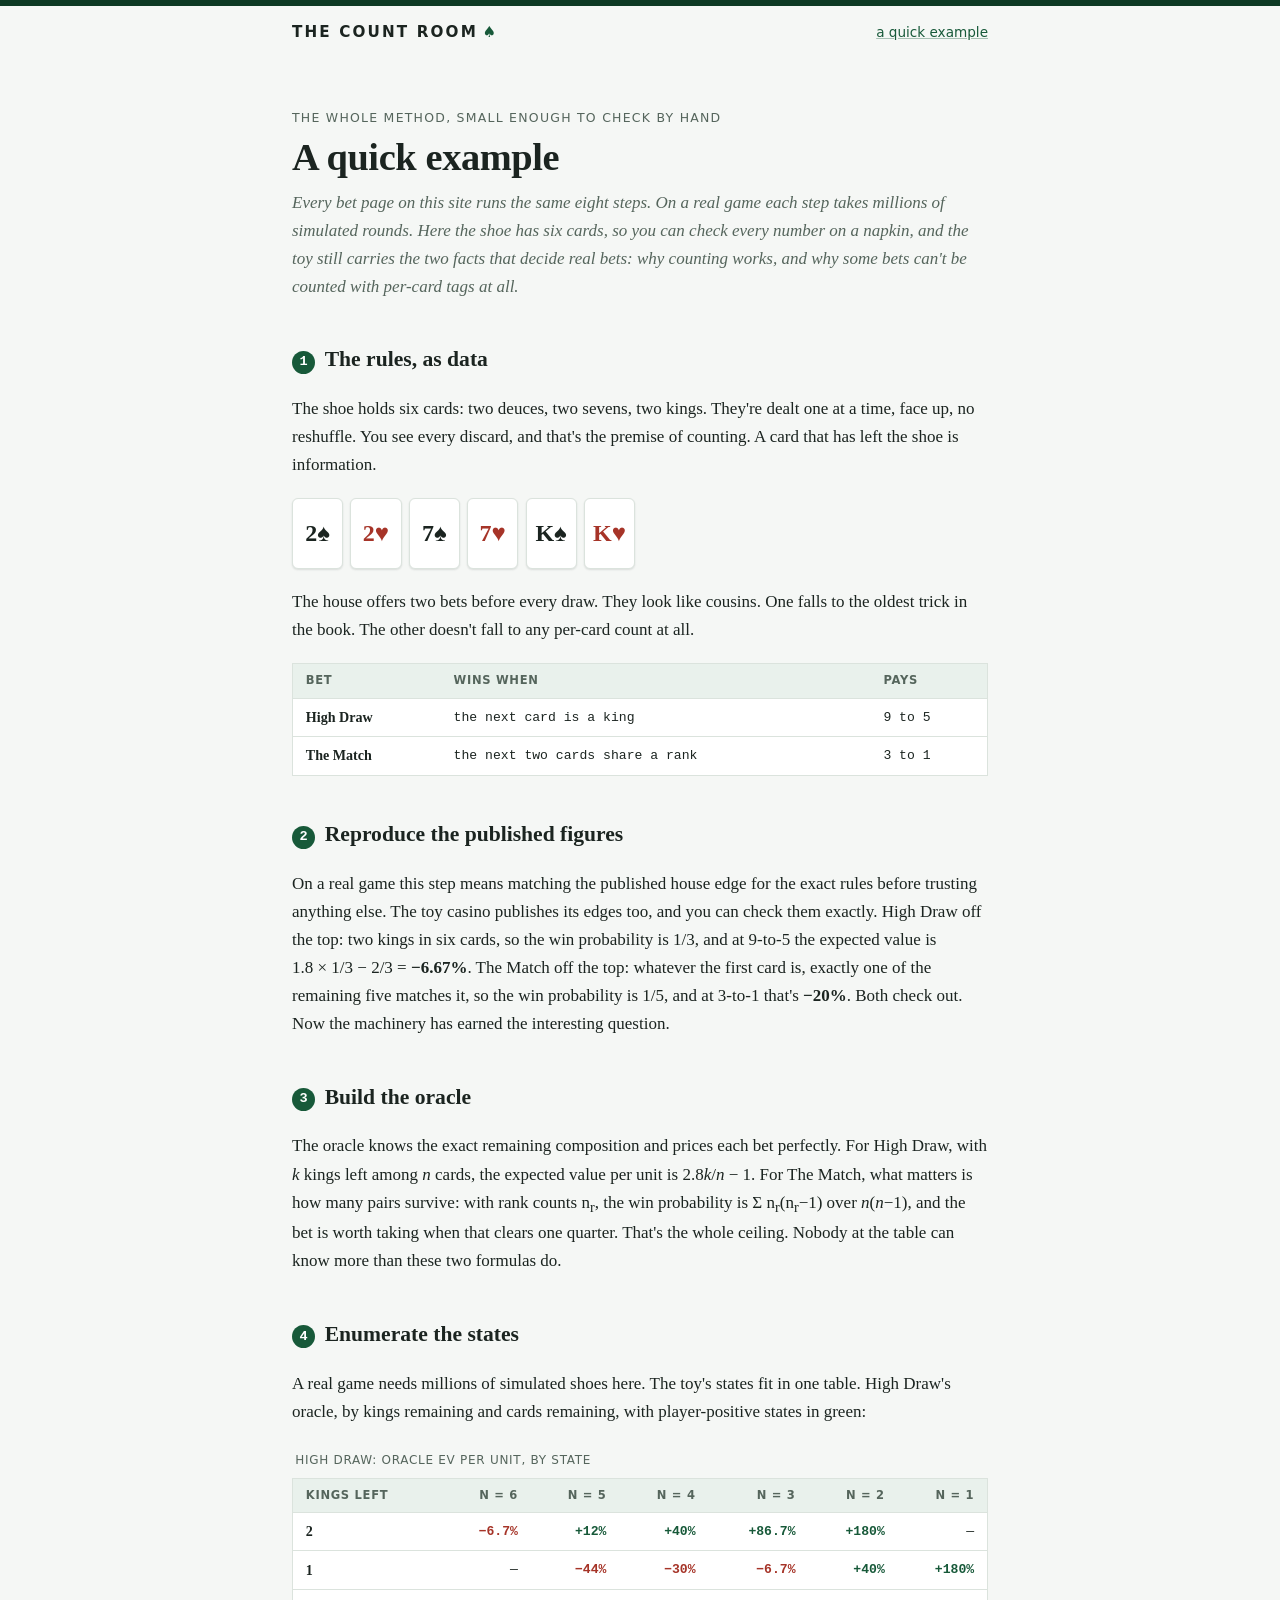
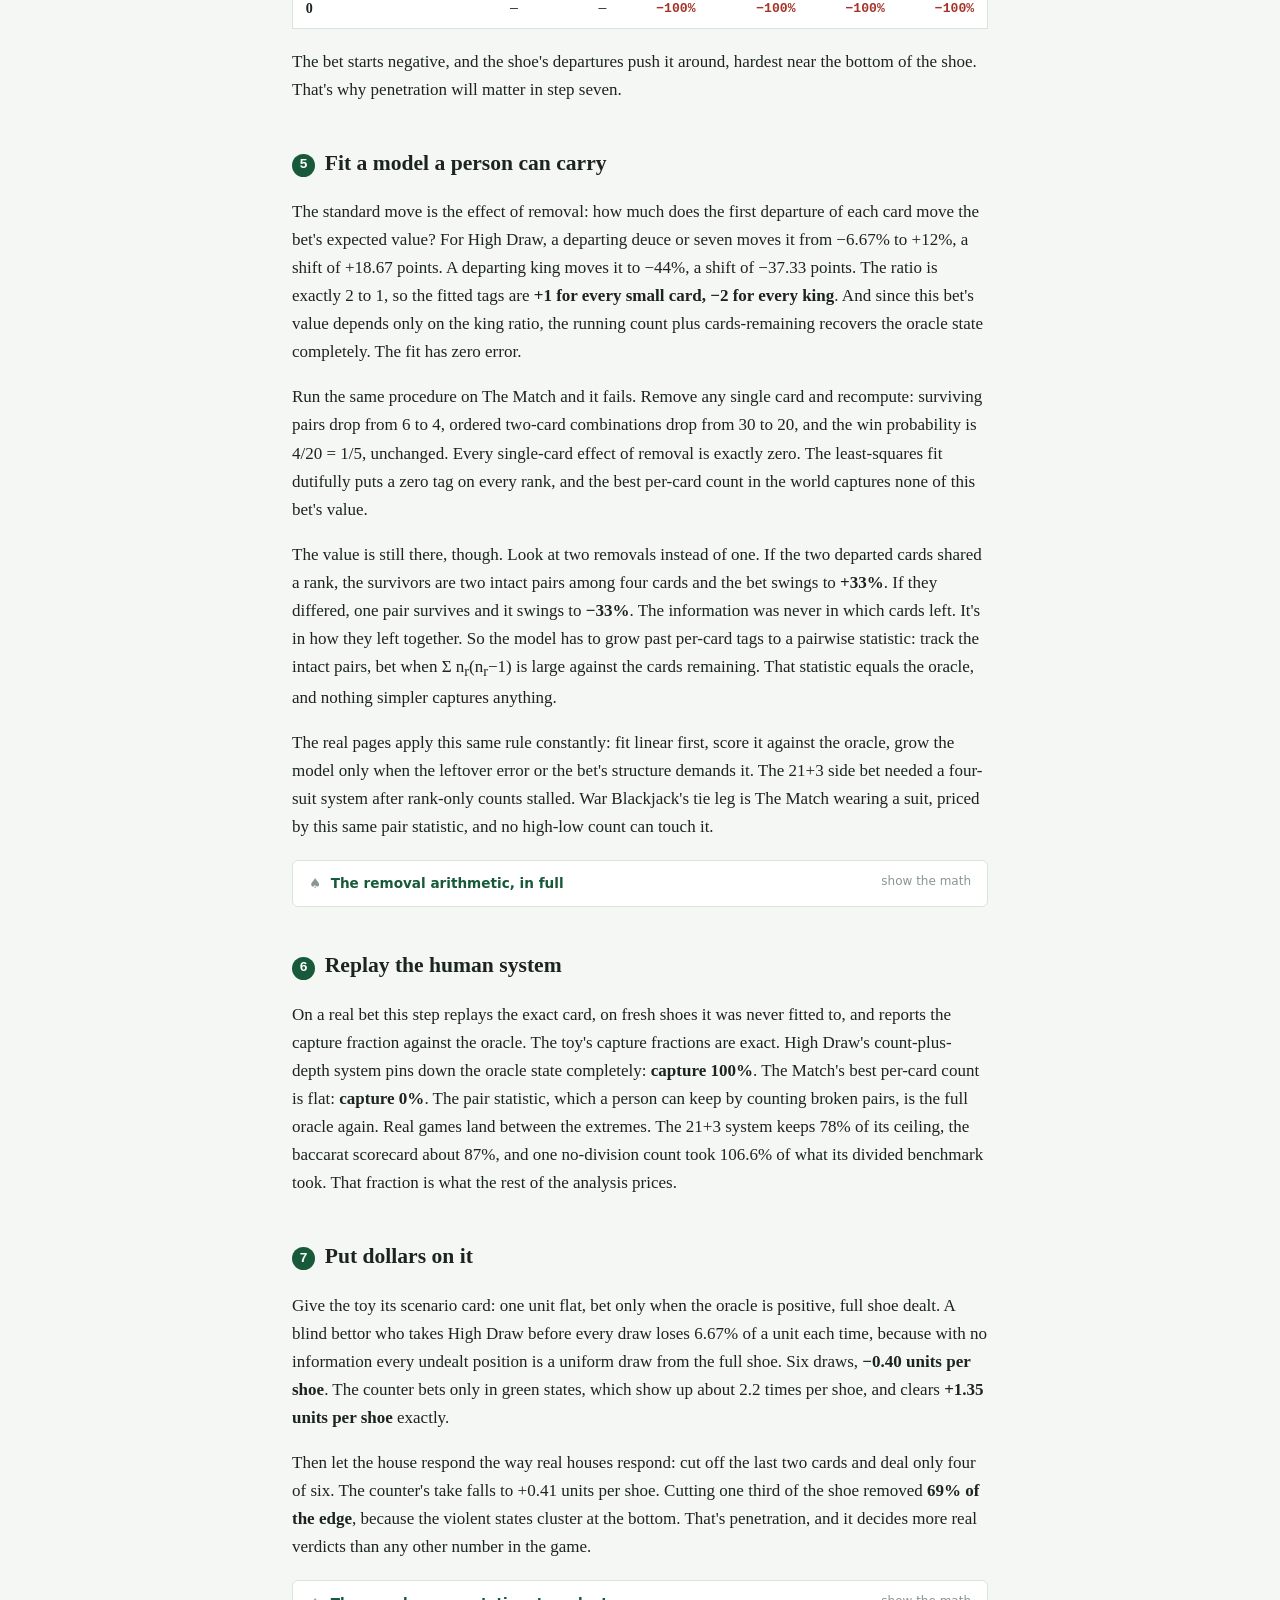
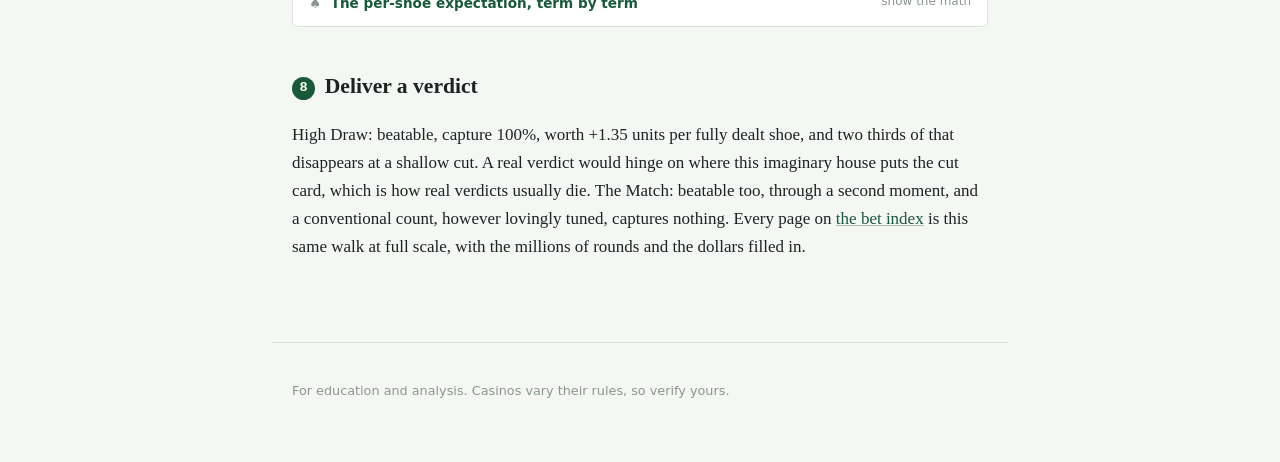
==== toy.html @ 306f5187 "Deploy site" ====
<!doctype html>
<html lang="en">
<head>
<meta charset="utf-8">
<meta name="viewport" content="width=device-width, initial-scale=1">
<title>A quick example · The Count Room</title>
<link rel="stylesheet" href="style.css">
</head>
<body>
<nav class="top">
  <a class="brand" href="index.html">The Count Room<span class="suit">&spades;</span></a>
  <span class="links"><a href="toy.html">a quick example</a></span>
</nav>
<main>
<header class="bet-head">
  <p class="kicker">the whole method, small enough to check by hand</p>
  <h1>A quick example</h1>
  <p class="subtitle">
    Every bet page on this site runs the same eight steps. On a real game each step takes millions of simulated rounds. Here the shoe has six cards,
    so you can check every number on a napkin, and the toy still carries the two facts that decide real bets: why counting works, and why some bets
    can't be counted with per-card tags at all.
  </p>
</header>

<section class="step">
  <h2><span class="step-n">1</span>The rules, as data</h2>
  <p>
    The shoe holds six cards: two deuces, two sevens, two kings. They're dealt one at a time, face up, no reshuffle. You see every discard, and that's
    the premise of counting. A card that has left the shoe is information.
  </p>
  <div class="shoe">
    <span class="playing-card black">2&spades;</span>
    <span class="playing-card red">2&hearts;</span>
    <span class="playing-card black">7&spades;</span>
    <span class="playing-card red">7&hearts;</span>
    <span class="playing-card black">K&spades;</span>
    <span class="playing-card red">K&hearts;</span>
  </div>
  <p>
    The house offers two bets before every draw. They look like cousins. One falls to the oldest trick in the book. The other doesn't fall to any
    per-card count at all.
  </p>
  <div class="table-scroll">
    <table>
      <thead>
        <tr>
          <th class="al">bet</th>
          <th class="al">wins when</th>
          <th class="al">pays</th>
        </tr>
      </thead>
      <tbody>
        <tr>
          <th class="al">High Draw</th>
          <td class="al">the next card is a king</td>
          <td class="al">9 to 5</td>
        </tr>
        <tr>
          <th class="al">The Match</th>
          <td class="al">the next two cards share a rank</td>
          <td class="al">3 to 1</td>
        </tr>
      </tbody>
    </table>
  </div>
</section>

<section class="step">
  <h2><span class="step-n">2</span>Reproduce the published figures</h2>
  <p>
    On a real game this step means matching the published house edge for the exact rules before trusting anything else. The toy casino publishes its
    edges too, and you can check them exactly. High Draw off the top: two kings in six cards, so the win probability is 1/3, and at 9-to-5 the
    expected value is 1.8&nbsp;&times;&nbsp;1/3&nbsp;&minus;&nbsp;2/3 = <strong>&minus;6.67%</strong>. The Match off the top: whatever the first card
    is, exactly one of the remaining five matches it, so the win probability is 1/5, and at 3-to-1 that's <strong>&minus;20%</strong>. Both check out.
    Now the machinery has earned the interesting question.
  </p>
</section>

<section class="step">
  <h2><span class="step-n">3</span>Build the oracle</h2>
  <p>
    The oracle knows the exact remaining composition and prices each bet perfectly. For High Draw, with <em>k</em> kings left among <em>n</em> cards,
    the expected value per unit is 2.8<em>k</em>/<em>n</em> &minus; 1. For The Match, what matters is how many pairs survive: with rank counts
    n<sub>r</sub>, the win probability is &Sigma;&nbsp;n<sub>r</sub>(n<sub>r</sub>&minus;1) over <em>n</em>(<em>n</em>&minus;1), and the bet is worth
    taking when that clears one quarter. That's the whole ceiling. Nobody at the table can know more than these two formulas do.
  </p>
</section>

<section class="step">
  <h2><span class="step-n">4</span>Enumerate the states</h2>
  <p>
    A real game needs millions of simulated shoes here. The toy's states fit in one table. High Draw's oracle, by kings remaining and cards remaining,
    with player-positive states in green:
  </p>
  <div class="table-scroll">
    <table class="wide">
      <caption>
        High Draw: oracle EV per unit, by state
      </caption>
      <thead>
        <tr>
          <th class="al">kings left</th>
          <th class="ar">n = 6</th>
          <th class="ar">n = 5</th>
          <th class="ar">n = 4</th>
          <th class="ar">n = 3</th>
          <th class="ar">n = 2</th>
          <th class="ar">n = 1</th>
        </tr>
      </thead>
      <tbody>
        <tr>
          <th class="al">2</th>
          <td class="ar neg">−6.7%</td>
          <td class="ar pos">+12%</td>
          <td class="ar pos">+40%</td>
          <td class="ar pos">+86.7%</td>
          <td class="ar pos">+180%</td>
          <td class="ar">—</td>
        </tr>
        <tr>
          <th class="al">1</th>
          <td class="ar">—</td>
          <td class="ar neg">−44%</td>
          <td class="ar neg">−30%</td>
          <td class="ar neg">−6.7%</td>
          <td class="ar pos">+40%</td>
          <td class="ar pos">+180%</td>
        </tr>
        <tr>
          <th class="al">0</th>
          <td class="ar">—</td>
          <td class="ar">—</td>
          <td class="ar neg">−100%</td>
          <td class="ar neg">−100%</td>
          <td class="ar neg">−100%</td>
          <td class="ar neg">−100%</td>
        </tr>
      </tbody>
    </table>
  </div>
  <p>
    The bet starts negative, and the shoe's departures push it around, hardest near the bottom of the shoe. That's why penetration will matter in step
    seven.
  </p>
</section>

<section class="step">
  <h2><span class="step-n">5</span>Fit a model a person can carry</h2>
  <p>
    The standard move is the effect of removal: how much does the first departure of each card move the bet's expected value? For High Draw, a
    departing deuce or seven moves it from &minus;6.67% to +12%, a shift of +18.67 points. A departing king moves it to &minus;44%, a shift of
    &minus;37.33 points. The ratio is exactly 2 to 1, so the fitted tags are <strong>+1 for every small card, &minus;2 for every king</strong>. And
    since this bet's value depends only on the king ratio, the running count plus cards-remaining recovers the oracle state completely. The fit has
    zero error.
  </p>
  <p>
    Run the same procedure on The Match and it fails. Remove any single card and recompute: surviving pairs drop from 6 to 4, ordered two-card
    combinations drop from 30 to 20, and the win probability is 4/20 = 1/5, unchanged. Every single-card effect of removal is exactly zero. The
    least-squares fit dutifully puts a zero tag on every rank, and the best per-card count in the world captures none of this bet's value.
  </p>
  <p>
    The value is still there, though. Look at two removals instead of one. If the two departed cards shared a rank, the survivors are two intact pairs
    among four cards and the bet swings to <strong>+33%</strong>. If they differed, one pair survives and it swings to <strong>&minus;33%</strong>.
    The information was never in which cards left. It's in how they left together. So the model has to grow past per-card tags to a pairwise
    statistic: track the intact pairs, bet when &Sigma;&nbsp;n<sub>r</sub>(n<sub>r</sub>&minus;1) is large against the cards remaining. That statistic
    equals the oracle, and nothing simpler captures anything.
  </p>
  <p>
    The real pages apply this same rule constantly: fit linear first, score it against the oracle, grow the model only when the leftover error or the
    bet's structure demands it. The 21+3 side bet needed a four-suit system after rank-only counts stalled. War Blackjack's tie leg is The Match
    wearing a suit, priced by this same pair statistic, and no high-low count can touch it.
  </p>
  <details class="math">
    <summary>The removal arithmetic, in full</summary>
    <div class="math-body">
      <p>
        The Match win probability from rank counts (n<sub>2</sub>, n<sub>7</sub>, n<sub>K</sub>) summing to <em>n</em>: draw two without replacement,
        and the chance both land in rank <em>r</em> is n<sub>r</sub>(n<sub>r</sub>&minus;1)/<em>n</em>(<em>n</em>&minus;1). Fresh shoe: (2·1)·3 /
        (6·5) = 6/30 = 1/5. Remove one card of any rank, say a deuce, leaving (1,&nbsp;2,&nbsp;2): (0&nbsp;+&nbsp;2&nbsp;+&nbsp;2)/(5·4) = 4/20 = 1/5.
        The numerator always loses exactly 2, because the removed card's rank goes from contributing 2 to contributing 0, while the denominator falls
        from 30 to 20. The ratio holds for every rank, so every effect of removal is exactly zero. After two removals the symmetry breaks: a same-rank
        removal leaves (2,&nbsp;2) &rarr; 4/12 = 1/3 (EV +33.3%), a split removal leaves (1,&nbsp;1,&nbsp;2) &rarr; 2/12 = 1/6 (EV &minus;33.3%). A
        per-card count is a sum of per-card contributions, and once those are identical it can't tell the two futures apart. The bet's value is a
        second moment of the composition, and no first-moment statistic carries it.
      </p>
    </div>
  </details>
</section>

<section class="step">
  <h2><span class="step-n">6</span>Replay the human system</h2>
  <p>
    On a real bet this step replays the exact card, on fresh shoes it was never fitted to, and reports the capture fraction against the oracle. The toy's
    capture fractions are exact. High Draw's count-plus-depth system pins down the oracle state completely: <strong>capture 100%</strong>. The Match's
    best per-card count is flat: <strong>capture 0%</strong>. The pair statistic, which a person can keep by counting broken pairs, is the full oracle
    again. Real games land between the extremes. The 21+3 system keeps 78% of its ceiling, the baccarat scorecard about 87%, and one no-division count
    took 106.6% of what its divided benchmark took. That fraction is what the rest of the analysis prices.
  </p>
</section>

<section class="step">
  <h2><span class="step-n">7</span>Put dollars on it</h2>
  <p>
    Give the toy its scenario card: one unit flat, bet only when the oracle is positive, full shoe dealt. A blind bettor who takes High Draw before
    every draw loses 6.67% of a unit each time, because with no information every undealt position is a uniform draw from the full shoe. Six draws,
    <strong>&minus;0.40 units per shoe</strong>. The counter bets only in green states, which show up about 2.2 times per shoe, and clears
    <strong>+1.35 units per shoe</strong> exactly.
  </p>
  <p>
    Then let the house respond the way real houses respond: cut off the last two cards and deal only four of six. The counter's take falls to +0.41
    units per shoe. Cutting one third of the shoe removed <strong>69% of the edge</strong>, because the violent states cluster at the bottom. That's
    penetration, and it decides more real verdicts than any other number in the game.
  </p>
  <details class="math">
    <summary>The per-shoe expectation, term by term</summary>
    <div class="math-body">
      <p>
        Before the draw with <em>n</em> cards remaining, the chance that <em>j</em> kings have already left is hypergeometric, and the counter
        collects max(0,&nbsp;EV) in each state. Five cards left: both kings remain with probability 2/3, worth 2/3&nbsp;&times;&nbsp;0.12 = 0.080.
        Four left: 6/15&nbsp;&times;&nbsp;0.40 = 0.160. Three left: 4/20&nbsp;&times;&nbsp;0.8667 = 0.173. Two left:
        1/15&nbsp;&times;&nbsp;1.80&nbsp;+&nbsp;8/15&nbsp;&times;&nbsp;0.40 = 0.333. One left: 1/3&nbsp;&times;&nbsp;1.80 = 0.600. Total
        <strong>+1.347 units per shoe</strong>. The first three terms are all a two-card cut leaves standing, and they sum to 0.413.
      </p>
    </div>
  </details>
</section>

<section class="step">
  <h2><span class="step-n">8</span>Deliver a verdict</h2>
  <p>
    High Draw: beatable, capture 100%, worth +1.35 units per fully dealt shoe, and two thirds of that disappears at a shallow cut. A real verdict
    would hinge on where this imaginary house puts the cut card, which is how real verdicts usually die. The Match: beatable too, through a second
    moment, and a conventional count, however lovingly tuned, captures nothing. Every page on <a href="index.html">the bet index</a> is this same walk at
    full scale, with the millions of rounds and the dollars filled in.
  </p>
</section>

</main>
<footer>
  <p>For education and analysis. Casinos vary their rules, so verify yours.</p>
</footer>
</body>
</html>
---- style.css ----
/* The Count Room — design system.
   One committed look: cool paper, ink, felt green, signal red. No beige.
   Serif prose (print-journal register), monospace numbers, chip-style badges. */

:root {
  --paper: #f5f7f5;
  --card: #ffffff;
  --ink: #1b2420;
  --muted: #55655c;
  --faint: #8a978f;
  --rule: #dbe3dd;
  --felt: #175939;
  --felt-deep: #0d3a24;
  --felt-wash: #e9f1ec;
  --red: #a63428;
  --red-wash: #f7ebe9;
  --gold: #b08d2f;
  --serif: "Iowan Old Style", "Palatino Linotype", Palatino, Georgia, serif;
  --sans: -apple-system, "Segoe UI", system-ui, sans-serif;
  --mono: "SF Mono", ui-monospace, Menlo, Consolas, monospace;
}

* { box-sizing: border-box; }

body {
  margin: 0;
  background: var(--paper);
  color: var(--ink);
  font-family: var(--serif);
  font-size: 17px;
  line-height: 1.65;
  border-top: 6px solid var(--felt-deep);
}

main { max-width: 46rem; margin: 0 auto; padding: 1rem 1.25rem 4rem; }

a { color: var(--felt); text-decoration-color: rgba(23, 89, 57, 0.35); }
a:hover { text-decoration-color: var(--felt); }

code {
  font-family: var(--mono);
  font-size: 0.85em;
  background: var(--felt-wash);
  padding: 0.1em 0.35em;
  border-radius: 3px;
}

/* ---- top navigation ---- */

nav.top {
  max-width: 46rem;
  margin: 0 auto;
  padding: 0.9rem 1.25rem;
  display: flex;
  align-items: baseline;
  justify-content: space-between;
  gap: 1rem;
  flex-wrap: wrap;
}

nav.top .brand {
  font-family: var(--sans);
  font-weight: 700;
  font-size: 0.95rem;
  letter-spacing: 0.14em;
  text-transform: uppercase;
  color: var(--ink);
  text-decoration: none;
}

nav.top .suit { color: var(--felt); margin-left: 0.3em; }

nav.top .links { font-family: var(--sans); font-size: 0.85rem; }

/* ---- headings and prose ---- */

h1 {
  font-size: 2.4rem;
  line-height: 1.15;
  margin: 0.4rem 0 0.6rem;
  font-weight: 600;
  letter-spacing: -0.01em;
}

h2 {
  font-size: 1.35rem;
  margin: 2.6rem 0 0.2rem;
  font-weight: 600;
  display: flex;
  align-items: baseline;
  gap: 0.6rem;
}

h3 { font-size: 1.05rem; margin: 0.3rem 0; }

h4 {
  font-family: var(--sans);
  font-size: 0.72rem;
  letter-spacing: 0.12em;
  text-transform: uppercase;
  color: var(--muted);
  margin: 1.4rem 0 0.4rem;
}

.kicker {
  font-family: var(--sans);
  font-size: 0.78rem;
  letter-spacing: 0.1em;
  text-transform: uppercase;
  color: var(--muted);
  margin: 2rem 0 0;
}

.subtitle { font-style: italic; color: var(--muted); margin-top: 0; }

.step-n {
  font-family: var(--mono);
  font-size: 0.85rem;
  color: var(--card);
  background: var(--felt);
  min-width: 1.7em;
  height: 1.7em;
  border-radius: 50%;
  display: inline-flex;
  align-items: center;
  justify-content: center;
  flex: none;
  position: relative;
  top: -0.1em;
}

p.headline {
  font-style: italic;
  color: var(--muted);
  margin-top: 0.4rem;
  border-left: 3px solid var(--rule);
  padding-left: 0.8rem;
}

/* ---- verdict chips (casino-chip styling: dashed inner ring) ---- */

.chip {
  display: inline-block;
  font-family: var(--sans);
  font-size: 0.72rem;
  font-weight: 700;
  letter-spacing: 0.08em;
  text-transform: uppercase;
  color: #fff;
  padding: 0.32em 0.9em;
  border-radius: 999px;
  box-shadow: inset 0 0 0 2px rgba(255, 255, 255, 0.55);
  outline: 1px dashed rgba(255, 255, 255, 0.75);
  outline-offset: -5px;
}

.chip-highly-beatable { background: var(--felt-deep); outline-color: var(--gold); box-shadow: inset 0 0 0 2px rgba(176, 141, 47, 0.8); }
.chip-beatable { background: var(--felt); }
.chip-not-worth-it { background: #806c22; }
.chip-not-beatable { background: var(--red); }
.chip-not-human-beatable { background: #6c5f8d; }
.chip-pending { background: var(--faint); }

/* ---- verdict box and header stats ---- */

.verdict {
  background: var(--card);
  border: 1px solid var(--rule);
  border-left: 4px solid var(--gold);
  border-radius: 6px;
  padding: 1.1rem 1.3rem;
  margin: 1.4rem 0;
}

.verdict-highly-beatable { border-left-color: var(--felt-deep); }
.verdict-beatable { border-left-color: var(--felt); }
.verdict-not-worth-it { border-left-color: #806c22; }
.verdict-not-beatable { border-left-color: var(--red); }
.verdict-not-human-beatable { border-left-color: #6c5f8d; }

.verdict-headline { font-size: 1.08rem; font-weight: 600; margin: 0.7rem 0 0.5rem; }

.stats {
  display: grid;
  grid-template-columns: repeat(auto-fit, minmax(10rem, 1fr));
  gap: 1px;
  background: var(--rule);
  border: 1px solid var(--rule);
  border-radius: 6px;
  overflow: hidden;
  margin: 1.5rem 0 0.5rem;
}

.stat { background: var(--card); padding: 0.8rem 1rem; }

.stat-value { font-family: var(--mono); font-size: 1.15rem; font-weight: 600; }

.stat-label,
.stat-detail {
  font-family: var(--sans);
  font-size: 0.72rem;
  color: var(--muted);
}

.stat-label { text-transform: uppercase; letter-spacing: 0.07em; margin-top: 0.25rem; }
.stat-detail { color: var(--faint); }

/* ---- tables ---- */

.table-scroll { overflow-x: auto; margin: 1.2rem 0; }

table {
  border-collapse: collapse;
  width: 100%;
  font-size: 0.88rem;
  background: var(--card);
  border: 1px solid var(--rule);
}

/* Many-column tables keep their natural width and scroll in .table-scroll
   instead of squeezing every column until the numbers wrap. */
table.wide {
  width: max-content;
  min-width: 100%;
}

table.wide th,
table.wide td { white-space: nowrap; }

caption {
  caption-side: top;
  text-align: left;
  font-family: var(--sans);
  font-size: 0.75rem;
  letter-spacing: 0.06em;
  text-transform: uppercase;
  color: var(--muted);
  padding: 0.4rem 0.2rem;
}

th, td { padding: 0.45rem 0.8rem; border-top: 1px solid var(--rule); }

thead th {
  font-family: var(--sans);
  font-size: 0.72rem;
  letter-spacing: 0.06em;
  text-transform: uppercase;
  color: var(--muted);
  background: var(--felt-wash);
  border-top: none;
}

tbody th { font-weight: 600; text-align: left; font-family: var(--serif); }

td { font-family: var(--mono); font-size: 0.82rem; }

.al { text-align: left; }
.ar { text-align: right; }

.pos { color: var(--felt); }
.neg { color: var(--red); }

td.pos, td.neg { font-weight: 600; }

/* ---- the scenario card (one per ledger, uniform everywhere) ---- */

.scenario {
  display: grid;
  grid-template-columns: minmax(17rem, 5fr) 6fr;
  border: 1px solid var(--rule);
  border-radius: 6px;
  overflow: hidden;
  margin: 1.4rem 0;
  background: var(--card);
}

.sc-side { background: var(--felt-deep); color: #e8efe9; padding: 1rem 1.2rem; }

.sc-side h4 { color: #9db8a6; margin: 0 0 0.6rem; }

.sc-row {
  display: flex;
  justify-content: space-between;
  gap: 1rem;
  font-size: 0.82rem;
  padding: 0.28rem 0;
  border-bottom: 1px solid rgba(255, 255, 255, 0.12);
}

.sc-row:last-child { border-bottom: none; }

.sc-label { font-family: var(--sans); color: #9db8a6; }
.sc-value { font-family: var(--mono); text-align: right; }

.sc-results {
  display: grid;
  grid-template-columns: repeat(auto-fit, minmax(8.5rem, 1fr));
  align-content: center;
  gap: 1rem;
  padding: 1rem 1.2rem;
}

.sc-out-value { font-family: var(--mono); font-size: 1.25rem; font-weight: 700; }
.sc-out-label {
  font-family: var(--sans);
  font-size: 0.7rem;
  text-transform: uppercase;
  letter-spacing: 0.07em;
  color: var(--muted);
  margin-top: 0.2rem;
}
.sc-out-detail { font-family: var(--sans); font-size: 0.72rem; color: var(--faint); }

@media (max-width: 40rem) {
  .scenario { grid-template-columns: 1fr; }
}

/* ---- the how-to-play section and its jump link ---- */

.skip-link { font-family: var(--sans); margin: 0.8rem 0 0; }

.skip-link a {
  display: inline-block;
  background: var(--felt);
  color: #fff;
  font-size: 0.82rem;
  font-weight: 600;
  padding: 0.45em 1.1em;
  border-radius: 999px;
  text-decoration: none;
}

.skip-link a { margin: 0 0.4rem 0.4rem 0; }
.skip-link a:hover { background: var(--felt-deep); }

.skip-link a.jump-quiet {
  background: var(--card);
  color: var(--felt);
  border: 1px solid rgba(23, 89, 57, 0.35);
}

.skip-link a.jump-quiet:hover { background: var(--felt-wash); }

section.step[id] { scroll-margin-top: 1rem; }

section.how-to-play {
  background: var(--felt-wash);
  border: 1px solid var(--rule);
  border-radius: 6px;
  padding: 0.3rem 1.3rem 1.2rem;
  scroll-margin-top: 1rem;
}

section.how-to-play h2 { margin-top: 1.2rem; }

/* ---- verification pills (the published-record receipts) ---- */

.pills {
  background: var(--card);
  border: 1px solid var(--rule);
  border-radius: 6px;
  padding: 0.9rem 1.1rem 1.05rem;
  margin: 1.2rem 0;
}

.pills h4 {
  font-family: var(--sans);
  font-size: 0.72rem;
  font-weight: 700;
  letter-spacing: 0.08em;
  text-transform: uppercase;
  color: var(--faint);
  margin: 0 0 0.75rem;
}

.pill {
  display: inline-flex;
  align-items: baseline;
  gap: 0.45em;
  font-family: var(--sans);
  font-size: 0.8rem;
  line-height: 1.35;
  background: var(--felt-wash);
  border: 1px solid rgba(23, 89, 57, 0.25);
  color: var(--ink);
  border-radius: 999px;
  padding: 0.4em 0.95em;
  margin: 0 0.4rem 0.45rem 0;
  text-decoration: none;
}

a.pill:hover { background: #dcebe2; border-color: var(--felt); }

.pill-mark { color: var(--felt); font-weight: 700; }
.pill-src { color: var(--muted); font-size: 0.74rem; white-space: nowrap; }
a.pill .pill-src::after { content: "\00a0\2197"; }

/* a check we ran that DISAGREES with the published record */
.pill-dispute { background: var(--red-wash); border-color: rgba(166, 52, 40, 0.3); }
a.pill-dispute:hover { background: #f2ded9; border-color: var(--red); }
.pill-dispute .pill-mark { color: var(--red); }

/* ---- the math spoiler ---- */

details.math {
  border: 1px solid var(--rule);
  border-radius: 6px;
  background: var(--card);
  margin: 1.2rem 0;
}

details.math summary {
  cursor: pointer;
  font-family: var(--sans);
  font-size: 0.85rem;
  font-weight: 600;
  color: var(--felt);
  padding: 0.7rem 1rem;
  list-style: none;
}

details.math summary::before { content: "\2660\00a0\00a0"; color: var(--faint); }

details.math summary::after {
  content: "show the math";
  float: right;
  font-weight: 400;
  color: var(--faint);
  font-size: 0.75rem;
}

details.math[open] summary::after { content: "hide"; }

details.math summary::-webkit-details-marker { display: none; }

.math-body {
  padding: 0 1.2rem 0.8rem;
  border-top: 1px solid var(--rule);
  font-size: 0.95rem;
}

/* ---- conditions, provenance ---- */

ul.conditions li { margin: 0.5rem 0; }

.provenance { font-size: 0.92rem; }
.provenance ul { margin: 0.2rem 0; padding-left: 1.2rem; }
.provenance li { margin: 0.25rem 0; }
.updated { color: var(--faint); font-size: 0.85rem; }

/* ---- the bet index cards ---- */

.cards {
  display: grid;
  grid-template-columns: repeat(auto-fill, minmax(19rem, 1fr));
  gap: 1rem;
  margin: 1.4rem 0;
}

.card {
  display: block;
  background: var(--card);
  border: 1px solid var(--rule);
  border-radius: 6px;
  padding: 1.1rem 1.2rem;
  color: var(--ink);
  text-decoration: none;
  transition: border-color 120ms ease, transform 120ms ease;
}

a.card:hover { border-color: var(--felt); transform: translateY(-1px); }

.card p { font-size: 0.88rem; color: var(--muted); margin-bottom: 0.4rem; }

.card-go { font-family: var(--sans); font-size: 0.78rem; color: var(--felt); }

.card-pending { opacity: 0.75; }

/* ---- homepage process list ---- */

ol.process { list-style: none; padding: 0; counter-reset: step; }

ol.process > li {
  counter-increment: step;
  position: relative;
  padding: 0 0 1.3rem 3rem;
  border-left: 1px solid var(--rule);
  margin-left: 0.85rem;
}

ol.process > li::before {
  content: counter(step);
  position: absolute;
  left: -0.9rem;
  top: 0;
  width: 1.8rem;
  height: 1.8rem;
  border-radius: 50%;
  background: var(--felt);
  color: #fff;
  font-family: var(--mono);
  font-size: 0.85rem;
  display: flex;
  align-items: center;
  justify-content: center;
}

ol.process > li:last-child { border-left-color: transparent; }

ol.process h3 { margin-top: 0.1rem; }
ol.process p { margin: 0.35rem 0; font-size: 0.95rem; }

/* ---- toy page: card glyphs and state tables ---- */

.shoe { display: flex; gap: 0.45rem; margin: 1.2rem 0; flex-wrap: wrap; }

.playing-card {
  width: 3.2rem;
  height: 4.4rem;
  border: 1px solid var(--rule);
  border-radius: 6px;
  background: var(--card);
  box-shadow: 0 1px 2px rgba(27, 36, 32, 0.12);
  display: flex;
  align-items: center;
  justify-content: center;
  font-family: var(--serif);
  font-size: 1.5rem;
  font-weight: 600;
}

.playing-card.red { color: var(--red); }
.playing-card.black { color: var(--ink); }

/* ---- footer ---- */

footer {
  max-width: 46rem;
  margin: 0 auto;
  padding: 1.5rem 1.25rem 3rem;
  border-top: 1px solid var(--rule);
  font-family: var(--sans);
  font-size: 0.8rem;
  color: var(--faint);
}
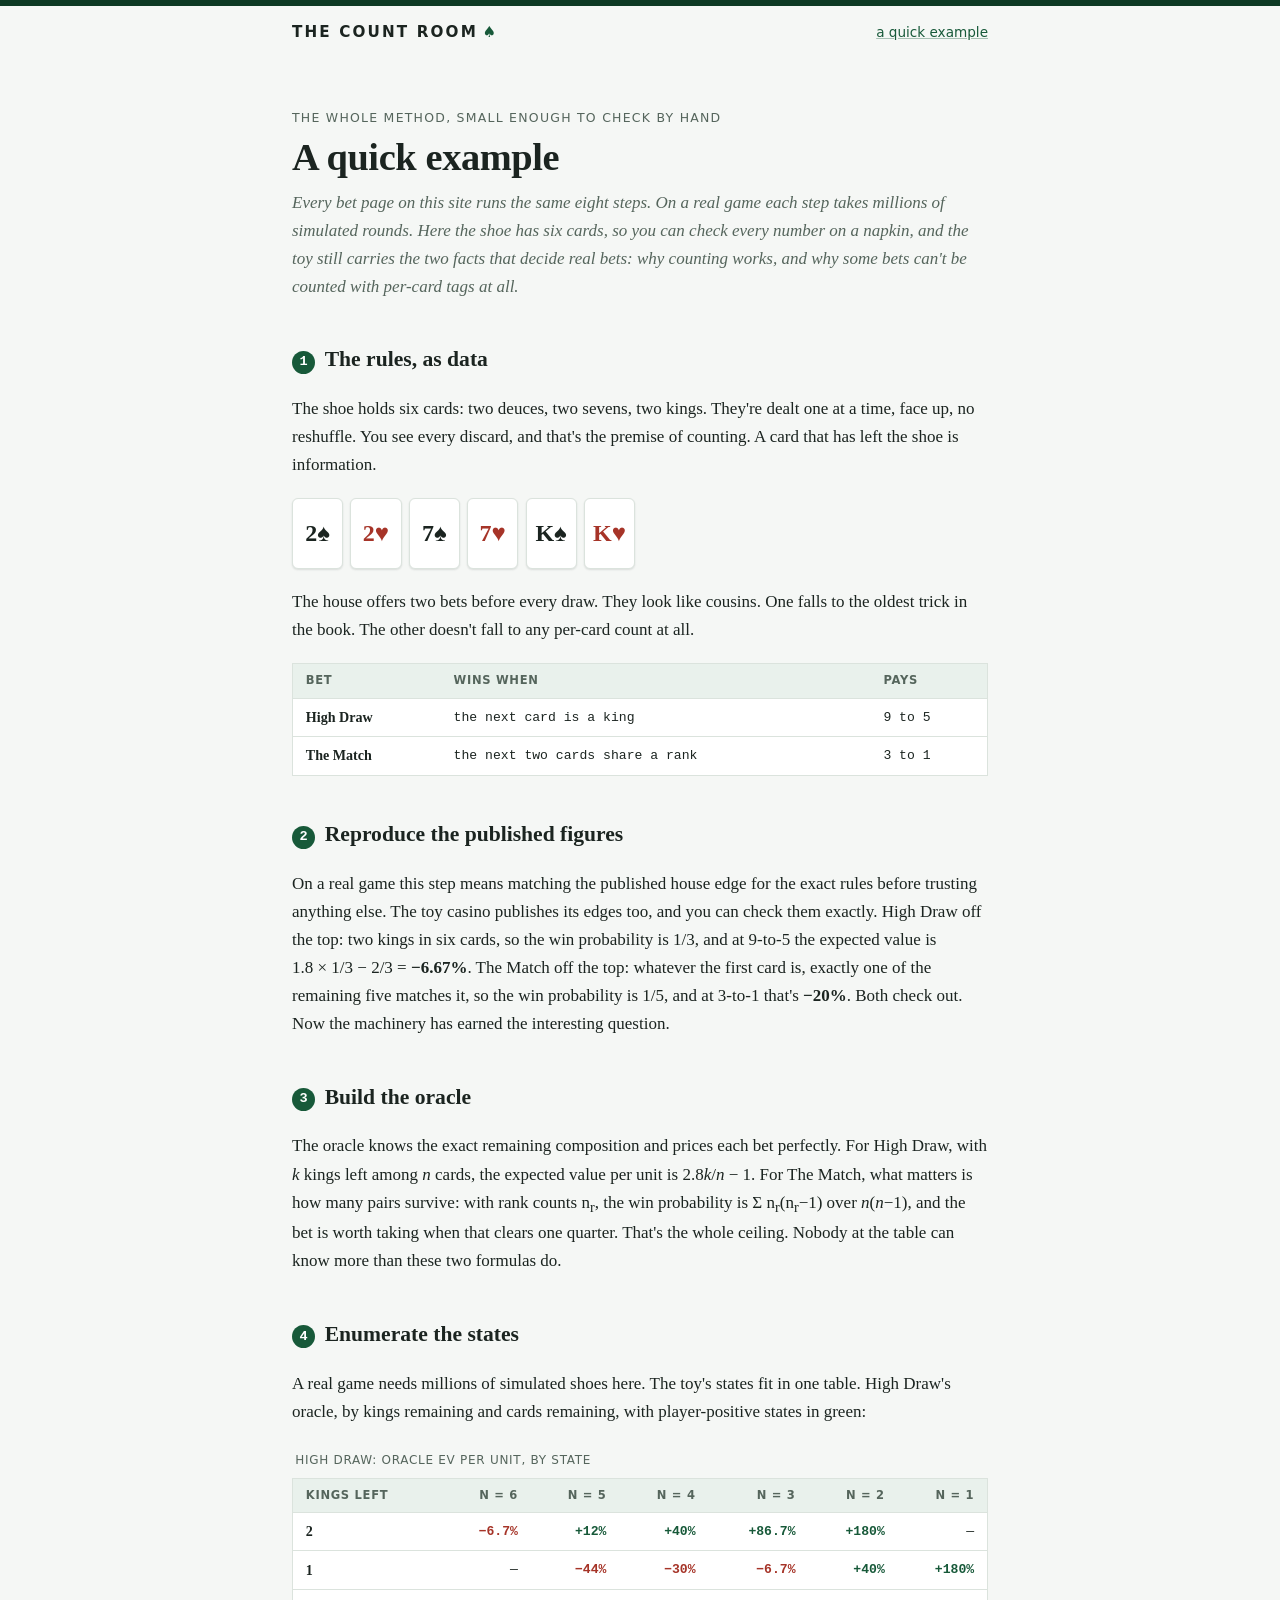
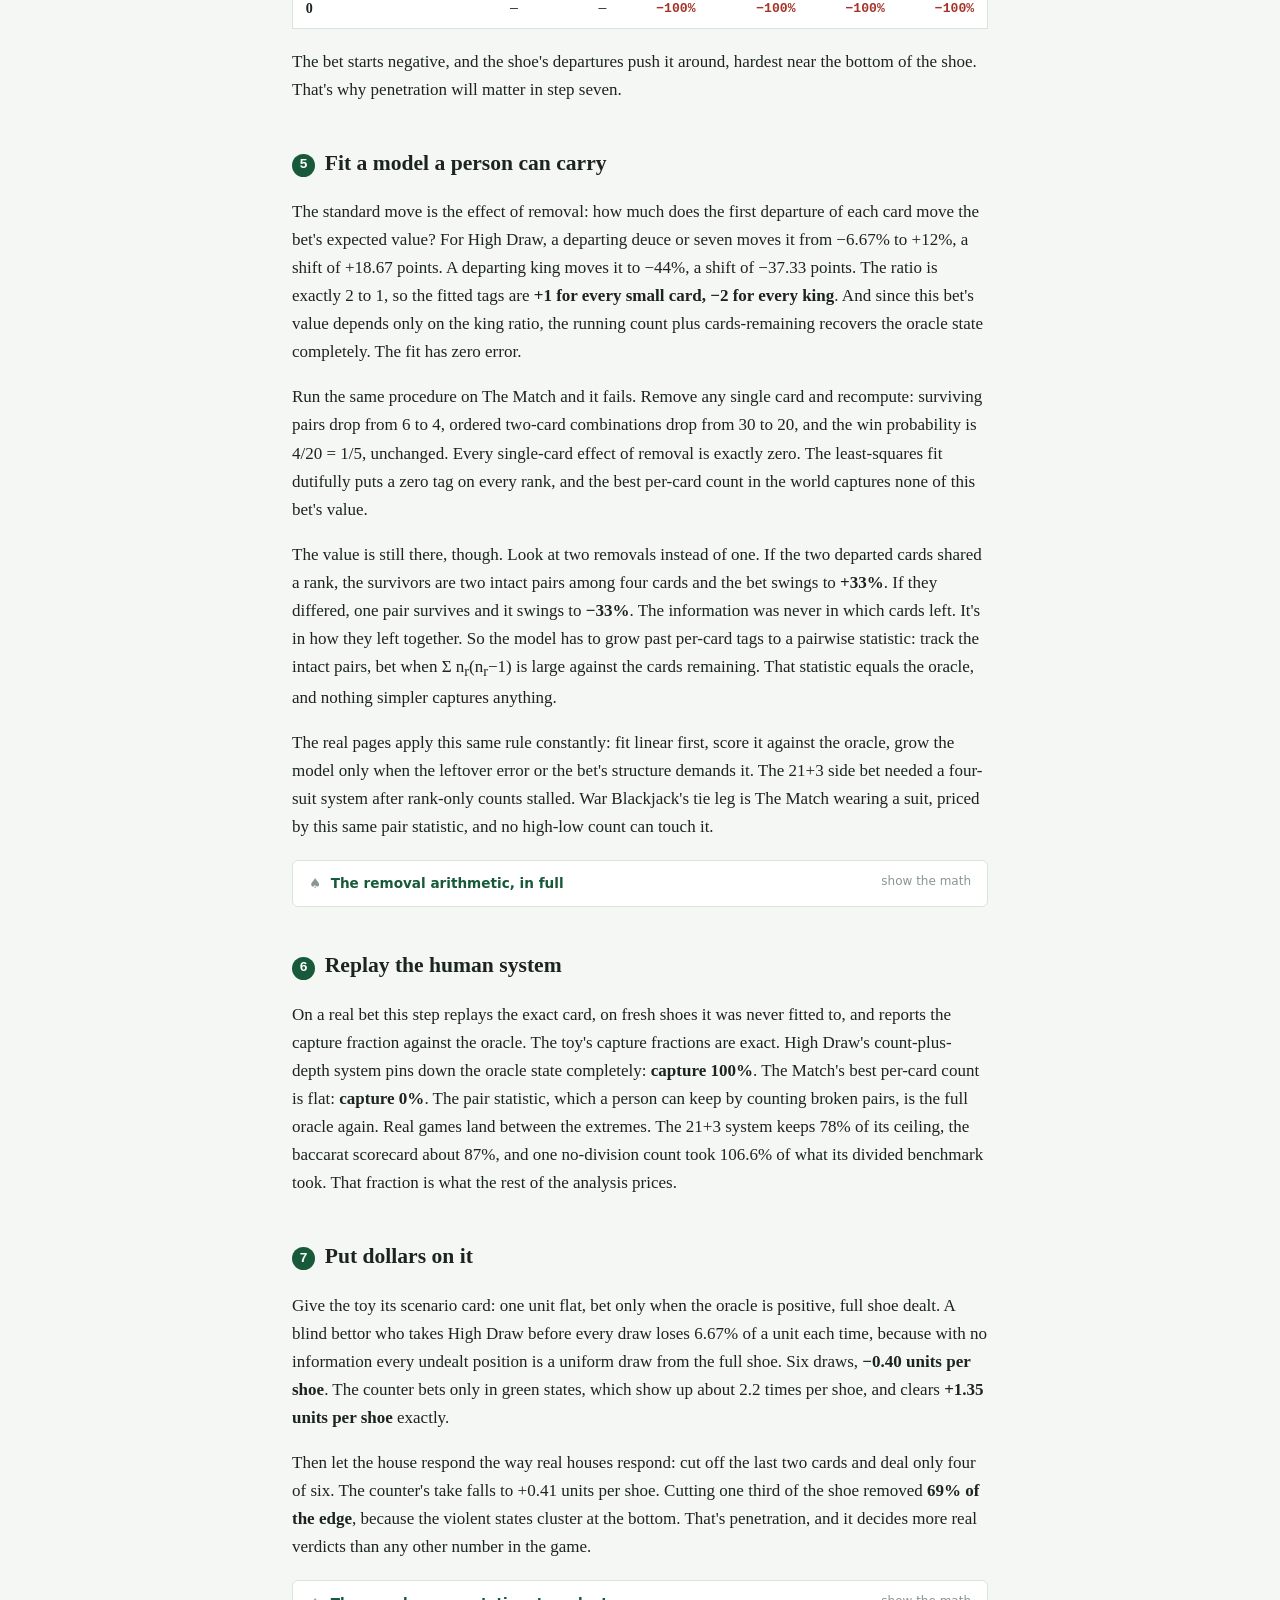
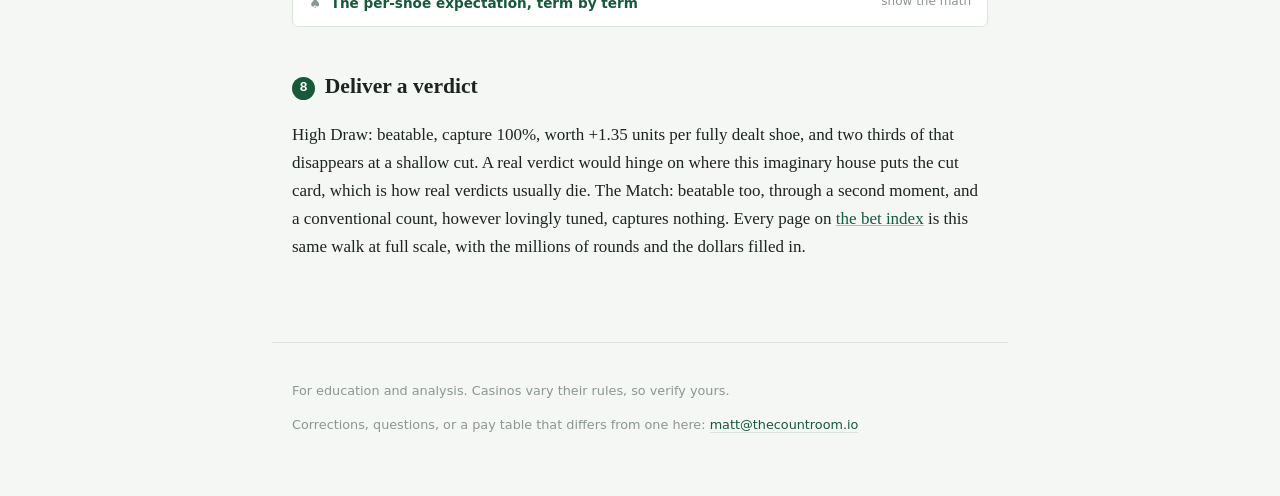
==== commit f988c2f5: "Deploy site" ====
--- a/toy.html
+++ b/toy.html
@@ -239,6 +239,8 @@
 </main>
 <footer>
   <p>For education and analysis. Casinos vary their rules, so verify yours.</p>
+  <p>Corrections, questions, or a pay table that differs from one here:
+     <a href="mailto:matt@thecountroom.io">matt@thecountroom.io</a></p>
 </footer>
 </body>
 </html>
--- a/style.css
+++ b/style.css
@@ -154,13 +154,44 @@
   outline-offset: -5px;
 }
 
-.chip-highly-beatable { background: var(--felt-deep); outline-color: var(--gold); box-shadow: inset 0 0 0 2px rgba(176, 141, 47, 0.8); }
+/* Gold belongs to exactly one verdict. It's the only light chip with dark
+   text, so it reads as a struck coin next to the flat solid ones. */
+.chip-highly-beatable {
+  background: linear-gradient(160deg, #f4d87e 0%, #d9ab2e 48%, #a87d18 100%);
+  color: #241b06;
+  box-shadow: inset 0 0 0 2px rgba(255, 255, 255, 0.6);
+  outline-color: rgba(64, 46, 6, 0.55);
+  text-shadow: 0 1px 0 rgba(255, 255, 255, 0.3);
+}
 .chip-beatable { background: var(--felt); }
-.chip-not-worth-it { background: #806c22; }
+/* Neutral on purpose: a real edge that earns nothing reads as a shrug, and
+   grey is the one tone that argues for neither playing nor avoiding. */
+.chip-not-worth-it { background: #5c6763; }
 .chip-not-beatable { background: var(--red); }
 .chip-not-human-beatable { background: #6c5f8d; }
 .chip-pending { background: var(--faint); }
 
+/* A quiet companion to the verdict chip: this page carries a result with no
+   published counterpart. Deliberately subordinate to the chip, since the
+   verdict is the headline and this is a footnote to it. */
+.chip-note {
+  display: inline-block;
+  font-family: var(--sans);
+  font-size: 0.62rem;
+  font-weight: 700;
+  letter-spacing: 0.03em;
+  color: #63480a;
+  background: #f4dd9c;
+  border: 1px solid rgba(146, 110, 20, 0.55);
+  border-radius: 999px;
+  padding: 0.32em 0.85em;
+  margin-left: 0.75rem;
+  vertical-align: middle;
+  white-space: nowrap;
+}
+
+.chip-note .note-star { color: #8a4b06; margin-right: 0.2em; }
+
 /* ---- verdict box and header stats ---- */
 
 .verdict {
@@ -172,9 +203,9 @@
   margin: 1.4rem 0;
 }
 
-.verdict-highly-beatable { border-left-color: var(--felt-deep); }
+.verdict-highly-beatable { border-left-color: #d9ab2e; }
 .verdict-beatable { border-left-color: var(--felt); }
-.verdict-not-worth-it { border-left-color: #806c22; }
+.verdict-not-worth-it { border-left-color: #5c6763; }
 .verdict-not-beatable { border-left-color: var(--red); }
 .verdict-not-human-beatable { border-left-color: #6c5f8d; }
 
@@ -333,13 +364,12 @@
 .skip-link a { margin: 0 0.4rem 0.4rem 0; }
 .skip-link a:hover { background: var(--felt-deep); }
 
-.skip-link a.jump-quiet {
-  background: var(--card);
-  color: var(--felt);
-  border: 1px solid rgba(23, 89, 57, 0.35);
-}
-
-.skip-link a.jump-quiet:hover { background: var(--felt-wash); }
+/* Quiet companion text beside a jump button: says what you get by not
+   clicking it, so it must not compete with the button. */
+.skip-link .skip-aside {
+  color: var(--faint);
+  font-size: 0.82rem;
+}
 
 section.step[id] { scroll-margin-top: 1rem; }
 
@@ -352,6 +382,43 @@
 }
 
 section.how-to-play h2 { margin-top: 1.2rem; }
+
+/* A page offering two playable cards has to show them AS two cards. Each option
+   gets its own panel so a reader picks one and plays it, instead of reading a
+   run of tables and guessing which rows belong together. */
+.play-option {
+  background: var(--card);
+  border: 1px solid var(--rule);
+  border-left: 3px solid var(--faint);
+  border-radius: 5px;
+  padding: 0.85rem 1.1rem 1.1rem;
+  margin: 1.1rem 0;
+}
+
+.play-option h3 {
+  font-family: var(--sans);
+  font-size: 0.86rem;
+  font-weight: 700;
+  letter-spacing: 0.02em;
+  margin: 0;
+}
+
+.play-option .option-n {
+  font-size: 0.66rem;
+  letter-spacing: 0.09em;
+  text-transform: uppercase;
+  color: var(--muted);
+  display: block;
+  margin-bottom: 0.15rem;
+}
+
+.play-option .option-tagline {
+  font-size: 0.9rem;
+  color: var(--muted);
+  margin: 0.35rem 0 0;
+}
+
+.play-option.option-pick { border-left-color: var(--felt); }
 
 /* ---- verification pills (the published-record receipts) ---- */
 
@@ -400,6 +467,14 @@
 a.pill-dispute:hover { background: #f2ded9; border-color: var(--red); }
 .pill-dispute .pill-mark { color: var(--red); }
 
+/* a result with NO published counterpart. Gold, the same tone the top verdict
+   uses, and never a link: there is nothing on the other end to point at. */
+.pill-unpublished {
+  background: #fbf3dd;
+  border-color: rgba(176, 141, 47, 0.45);
+}
+.pill-unpublished .pill-mark { color: #a87d18; }
+
 /* ---- the math spoiler ---- */
 
 details.math {
@@ -475,6 +550,11 @@
 .card-go { font-family: var(--sans); font-size: 0.78rem; color: var(--felt); }
 
 .card-pending { opacity: 0.75; }
+
+/* A bet that is analysed and deliberately not published. Dashed, so it reads
+   as a decision rather than as a page that failed to render. */
+.card-withheld { border-style: dashed; }
+.card-withheld h3 { letter-spacing: 0.12em; }
 
 /* ---- homepage process list ---- */
 
@@ -543,3 +623,7 @@
   font-size: 0.8rem;
   color: var(--faint);
 }
+
+footer p + p { margin-top: 0.45rem; }
+footer a { color: var(--felt); text-decoration: none; border-bottom: 1px solid var(--rule); }
+footer a:hover { border-bottom-color: var(--felt); }
